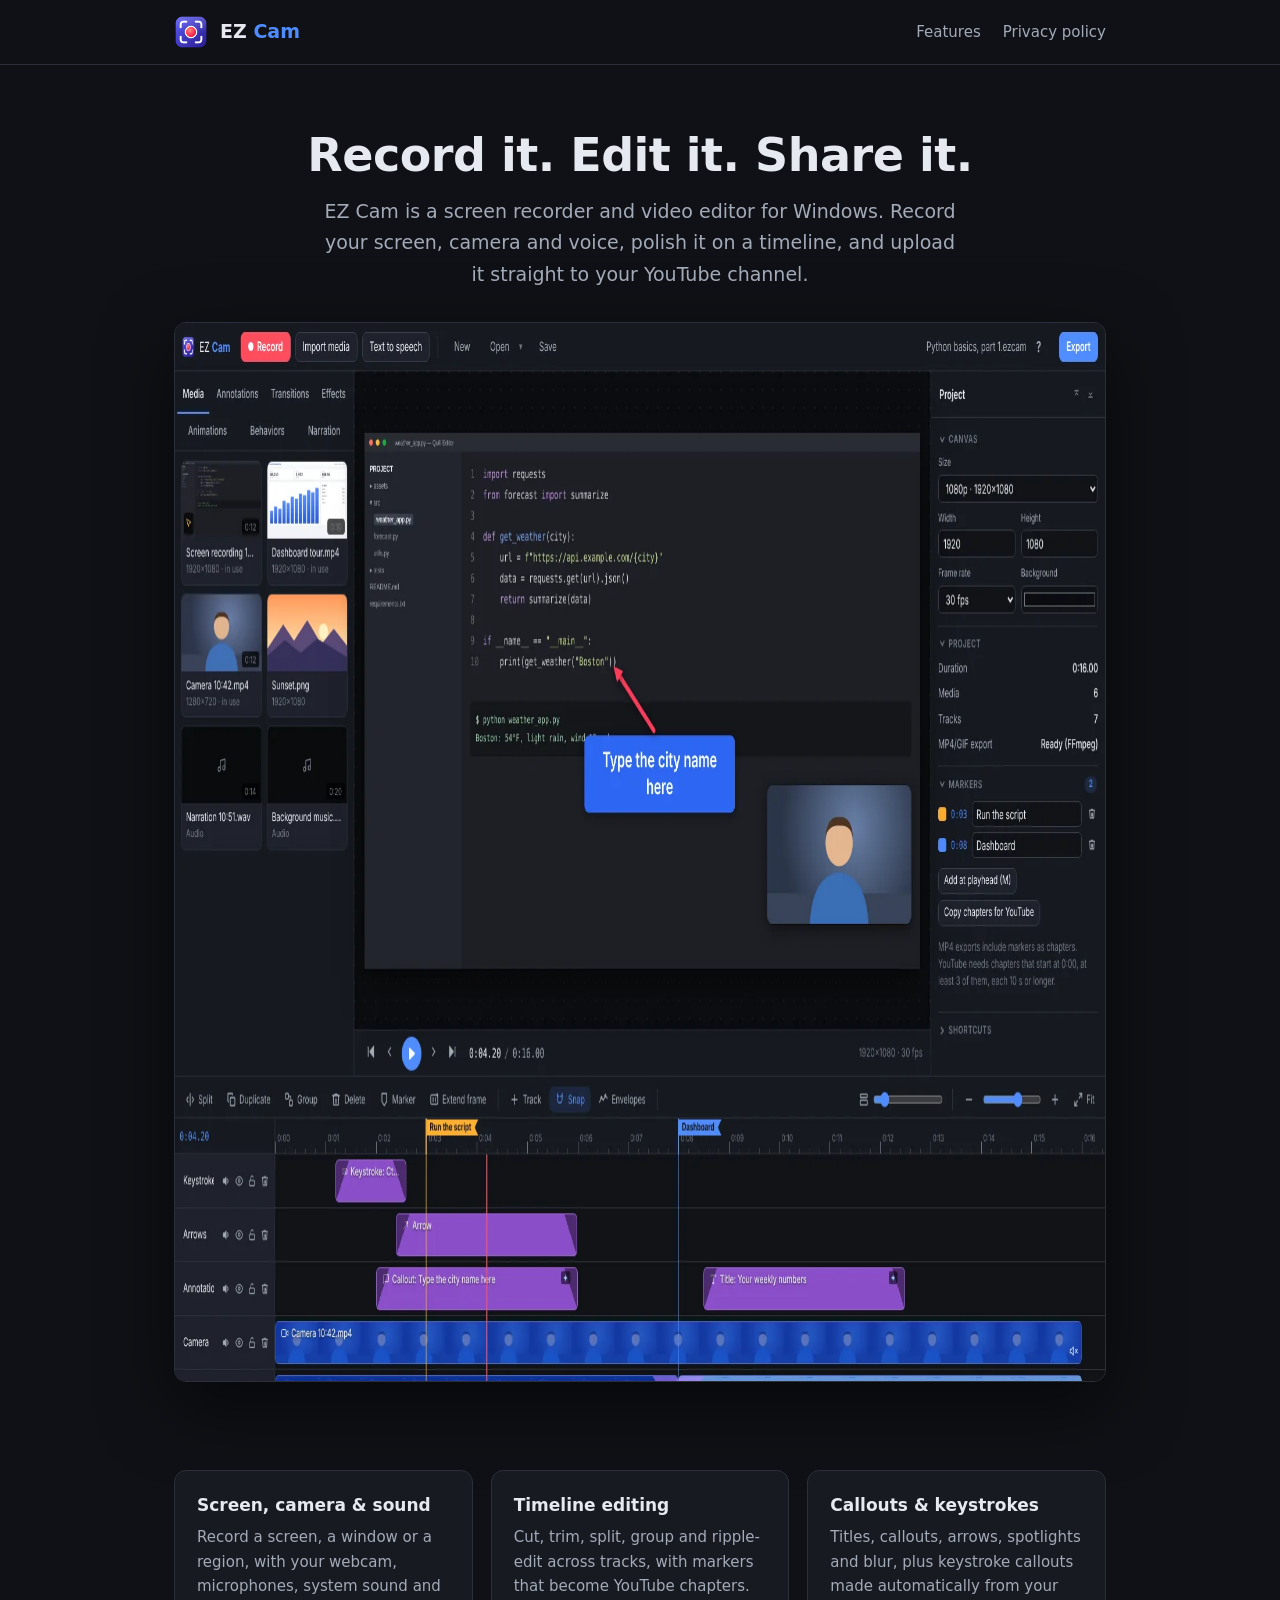
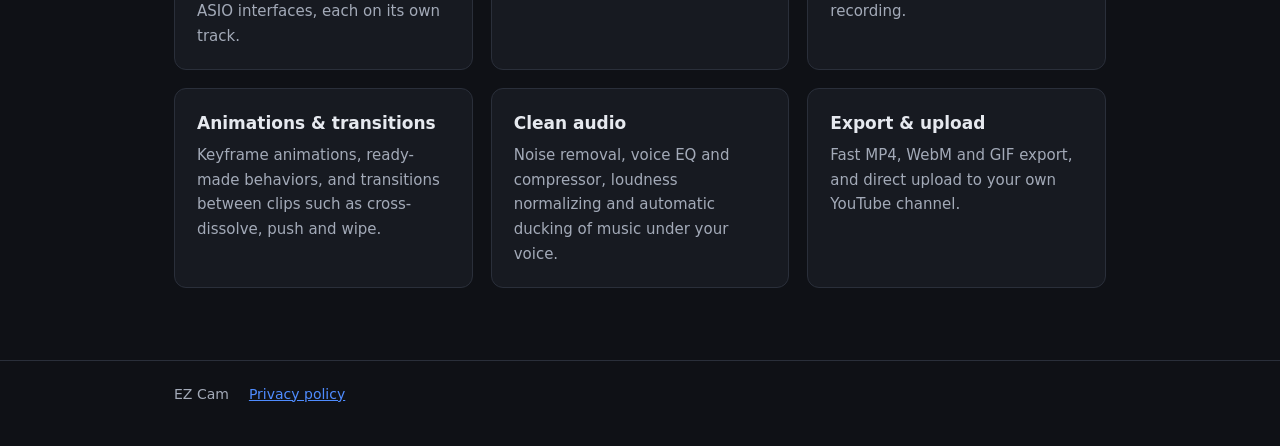
==== index.html @ 75cb3546 "EZ Cam home page and privacy policy Co-Authored-By: Claude Opus 5.5 <noreply@anthropic.com> Claude-S" ====
<!doctype html>
<html lang="en">
<head>
  <meta charset="utf-8">
  <meta name="viewport" content="width=device-width, initial-scale=1">
  <title>EZ Cam: screen recording and video editing for Windows</title>
  <meta name="description" content="EZ Cam is a screen recorder and video editor for Windows: record your screen, camera and voice, edit on a timeline, and upload to YouTube.">
  <link rel="icon" href="assets/icon.png">
  <link rel="stylesheet" href="style.css">
</head>
<body>
  <header class="top"><div class="wrap">
    <img src="assets/icon.png" alt=""><b>EZ <span>Cam</span></b>
    <nav><a href="#features">Features</a><a href="privacy.html">Privacy policy</a></nav>
  </div></header>

  <main class="wrap">
    <section class="hero">
      <h1>Record it. Edit it. Share it.</h1>
      <p>EZ Cam is a screen recorder and video editor for Windows. Record your screen, camera and voice, polish it on a timeline, and upload it straight to your YouTube channel.</p>
      <img class="shot" src="assets/screenshot.webp" width="1600" height="1060" alt="The EZ Cam editor with a screen recording, a camera picture-in-picture, a callout and the timeline">
    </section>

    <section class="features" id="features">
      <div class="card"><h3>Screen, camera &amp; sound</h3><p>Record a screen, a window or a region, with your webcam, microphones, system sound and ASIO interfaces, each on its own track.</p></div>
      <div class="card"><h3>Timeline editing</h3><p>Cut, trim, split, group and ripple-edit across tracks, with markers that become YouTube chapters.</p></div>
      <div class="card"><h3>Callouts &amp; keystrokes</h3><p>Titles, callouts, arrows, spotlights and blur, plus keystroke callouts made automatically from your recording.</p></div>
      <div class="card"><h3>Animations &amp; transitions</h3><p>Keyframe animations, ready-made behaviors, and transitions between clips such as cross-dissolve, push and wipe.</p></div>
      <div class="card"><h3>Clean audio</h3><p>Noise removal, voice EQ and compressor, loudness normalizing and automatic ducking of music under your voice.</p></div>
      <div class="card"><h3>Export &amp; upload</h3><p>Fast MP4, WebM and GIF export, and direct upload to your own YouTube channel.</p></div>
    </section>
  </main>

  <footer><div class="wrap">
    <span>EZ Cam</span>
    <a href="privacy.html">Privacy policy</a>
  </div></footer>
</body>
</html>
---- style.css ----
:root { --bg: #0f1116; --bg2: #171a21; --line: #2a2f3a; --text: #e6e9ef; --text2: #a3aab8; --accent: #4f8cff; --red: #ff3b5c; }
* { box-sizing: border-box; }
body { margin: 0; background: var(--bg); color: var(--text); font: 16px/1.65 "Segoe UI", system-ui, -apple-system, sans-serif; }
a { color: var(--accent); }
.wrap { max-width: 980px; margin: 0 auto; padding: 0 24px; }
header.top { border-bottom: 1px solid var(--line); }
header.top .wrap { display: flex; align-items: center; gap: 12px; height: 64px; }
header.top img { width: 34px; height: 34px; }
header.top b { font-size: 19px; }
header.top b span { color: var(--accent); }
header.top nav { margin-left: auto; display: flex; gap: 22px; font-size: 15px; }
header.top nav a { color: var(--text2); text-decoration: none; }
header.top nav a:hover { color: var(--text); }
.hero { text-align: center; padding: 64px 0 36px; }
.hero h1 { font-size: 46px; line-height: 1.15; margin: 0 0 14px; letter-spacing: -0.5px; }
.hero p { font-size: 19px; color: var(--text2); max-width: 640px; margin: 0 auto; }
.shot { margin: 32px auto 0; border-radius: 12px; border: 1px solid var(--line); box-shadow: 0 24px 70px rgba(0,0,0,.55); max-width: 100%; display: block; }
.features { display: grid; grid-template-columns: repeat(auto-fit, minmax(260px, 1fr)); gap: 18px; padding: 52px 0 24px; }
.card { background: var(--bg2); border: 1px solid var(--line); border-radius: 12px; padding: 20px 22px; }
.card h3 { margin: 0 0 6px; font-size: 17px; }
.card p { margin: 0; color: var(--text2); font-size: 15px; }
.doc { max-width: 760px; padding: 48px 24px 24px; }
.doc h1 { font-size: 34px; margin: 0 0 6px; }
.doc h2 { font-size: 21px; margin: 32px 0 8px; }
.doc .meta { color: var(--text2); font-size: 14px; margin-bottom: 26px; }
.doc li { margin: 6px 0; }
footer { border-top: 1px solid var(--line); margin-top: 48px; padding: 22px 0 40px; color: var(--text2); font-size: 14px; }
footer .wrap { display: flex; gap: 20px; flex-wrap: wrap; }
@media (max-width: 600px) { .hero h1 { font-size: 34px; } header.top nav { gap: 14px; } }
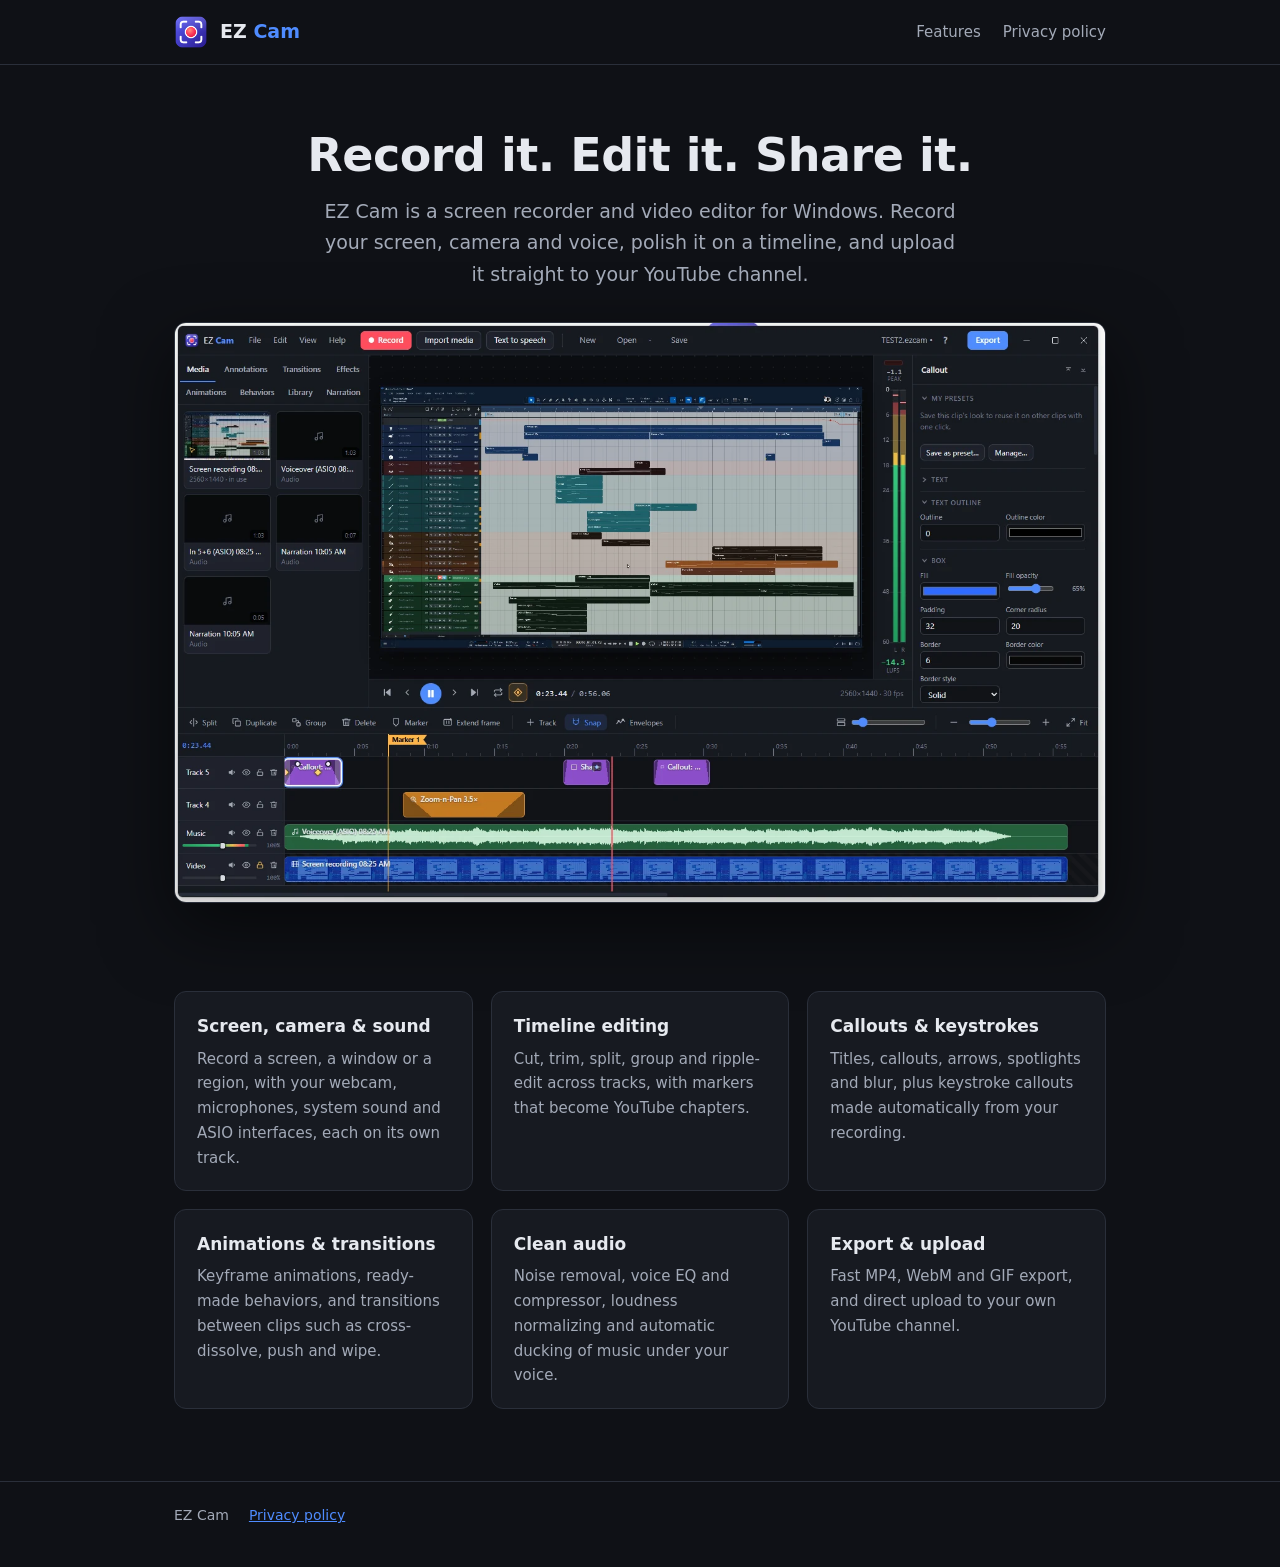
==== commit 326b2d08: "Use the new editor screenshot on the home page Co-Authored-By: Claude Opus 5.5 <noreply@anthropic.co" ====
--- a/index.html
+++ b/index.html
@@ -18,7 +18,7 @@
     <section class="hero">
       <h1>Record it. Edit it. Share it.</h1>
       <p>EZ Cam is a screen recorder and video editor for Windows. Record your screen, camera and voice, polish it on a timeline, and upload it straight to your YouTube channel.</p>
-      <img class="shot" src="assets/screenshot.webp" width="1600" height="1060" alt="The EZ Cam editor with a screen recording, a camera picture-in-picture, a callout and the timeline">
+      <img class="shot" src="assets/screenshot.webp" width="1494" height="931" alt="The EZ Cam editor: a screen recording with a callout, the level meter, and the timeline with music, a zoom and annotations">
     </section>
 
     <section class="features" id="features">
--- a/style.css
+++ b/style.css
@@ -5,7 +5,7 @@
 .wrap { max-width: 980px; margin: 0 auto; padding: 0 24px; }
 header.top { border-bottom: 1px solid var(--line); }
 header.top .wrap { display: flex; align-items: center; gap: 12px; height: 64px; }
-header.top img { width: 34px; height: 34px; }
+header.top img { width: 34px; height: 34px; object-fit: contain; }
 header.top b { font-size: 19px; }
 header.top b span { color: var(--accent); }
 header.top nav { margin-left: auto; display: flex; gap: 22px; font-size: 15px; }
@@ -14,7 +14,7 @@
 .hero { text-align: center; padding: 64px 0 36px; }
 .hero h1 { font-size: 46px; line-height: 1.15; margin: 0 0 14px; letter-spacing: -0.5px; }
 .hero p { font-size: 19px; color: var(--text2); max-width: 640px; margin: 0 auto; }
-.shot { margin: 32px auto 0; border-radius: 12px; border: 1px solid var(--line); box-shadow: 0 24px 70px rgba(0,0,0,.55); max-width: 100%; display: block; }
+.shot { height: auto; margin: 32px auto 0; border-radius: 12px; border: 1px solid var(--line); box-shadow: 0 24px 70px rgba(0,0,0,.55); max-width: 100%; display: block; }
 .features { display: grid; grid-template-columns: repeat(auto-fit, minmax(260px, 1fr)); gap: 18px; padding: 52px 0 24px; }
 .card { background: var(--bg2); border: 1px solid var(--line); border-radius: 12px; padding: 20px 22px; }
 .card h3 { margin: 0 0 6px; font-size: 17px; }
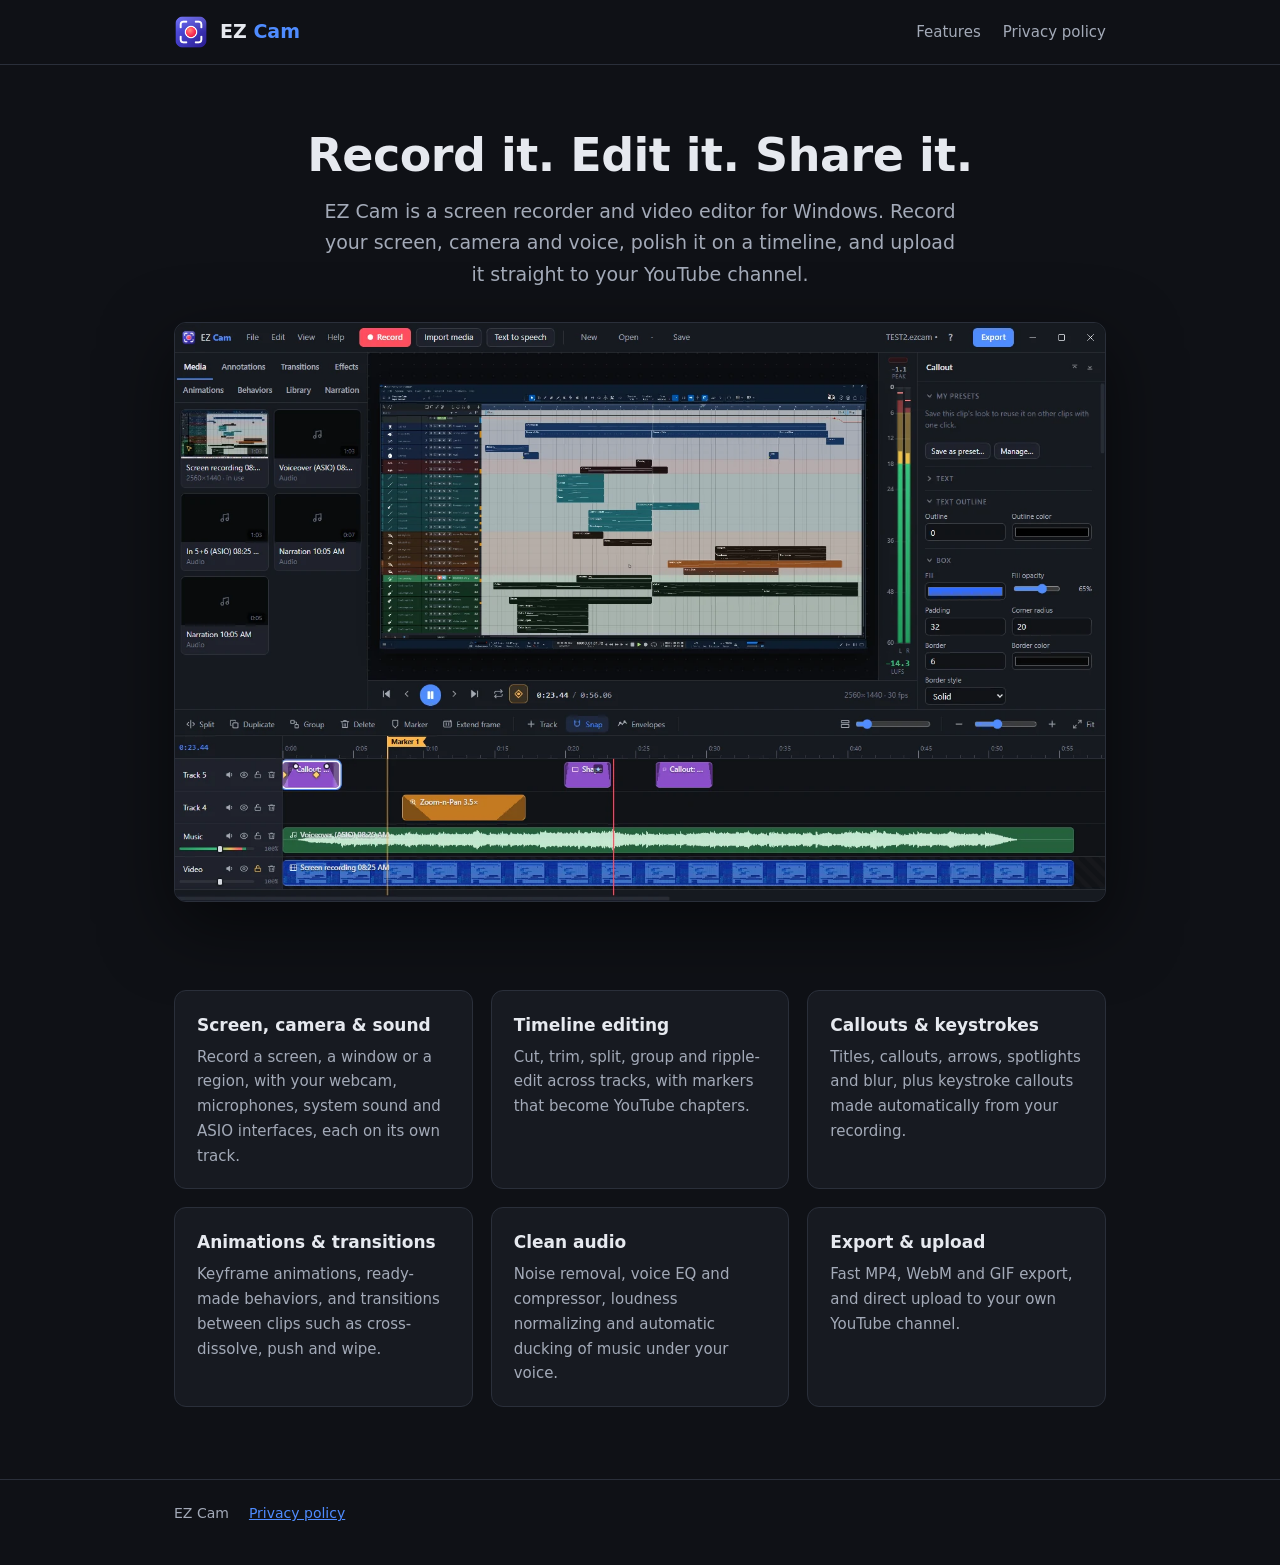
==== commit 0ec2dfb1: "Trim the white window edge from the home page screenshot Co-Authored-By: Claude Opus 5.5 <noreply@an" ====
--- a/index.html
+++ b/index.html
@@ -18,7 +18,7 @@
     <section class="hero">
       <h1>Record it. Edit it. Share it.</h1>
       <p>EZ Cam is a screen recorder and video editor for Windows. Record your screen, camera and voice, polish it on a timeline, and upload it straight to your YouTube channel.</p>
-      <img class="shot" src="assets/screenshot.webp" width="1494" height="931" alt="The EZ Cam editor: a screen recording with a callout, the level meter, and the timeline with music, a zoom and annotations">
+      <img class="shot" src="assets/screenshot.webp" width="1478" height="918" alt="The EZ Cam editor: a screen recording with a callout, the level meter, and the timeline with music, a zoom and annotations">
     </section>
 
     <section class="features" id="features">
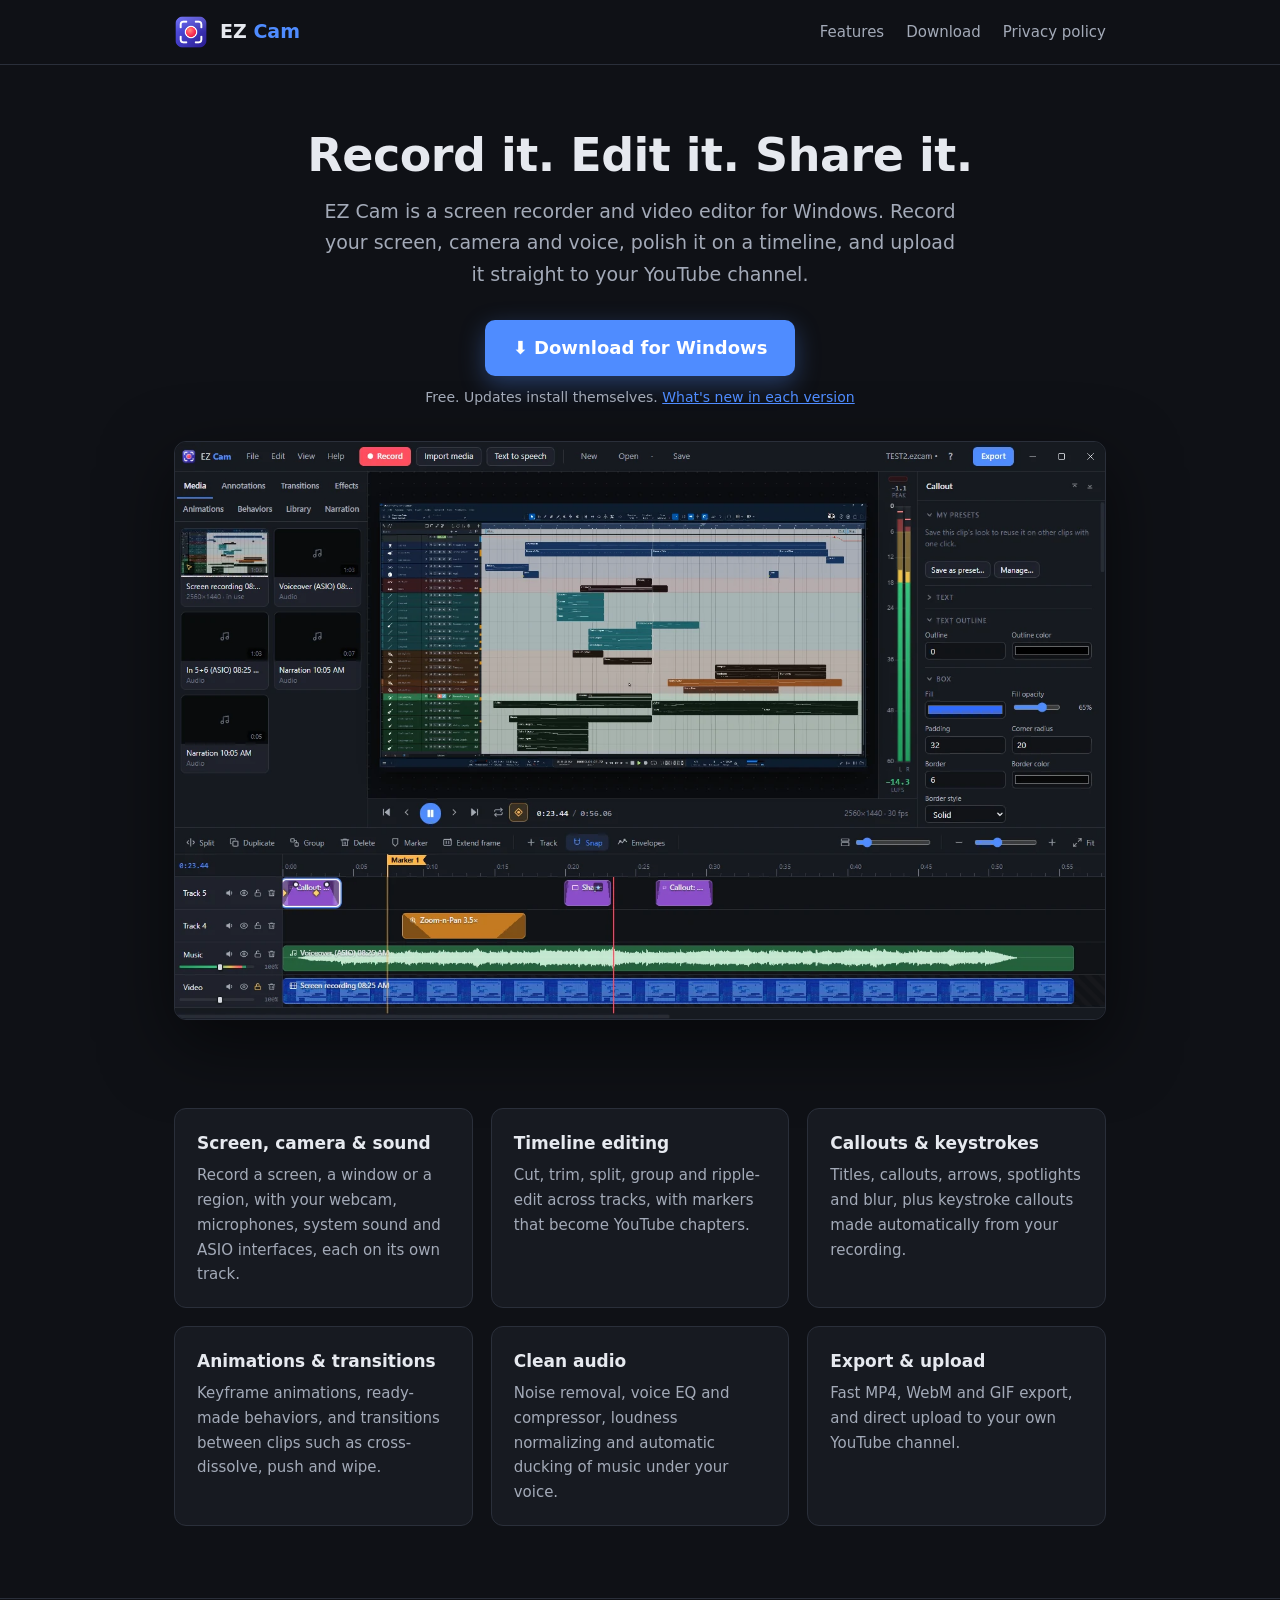
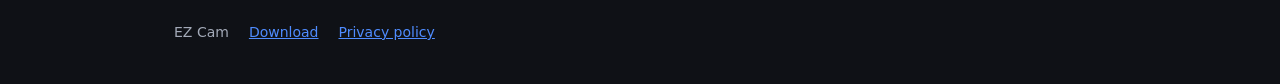
==== commit 6a2d4e32: "Add a Download for Windows button (latest release) Co-Authored-By: Claude Opus 5.5 <noreply@anthropi" ====
--- a/index.html
+++ b/index.html
@@ -11,13 +11,15 @@
 <body>
   <header class="top"><div class="wrap">
     <img src="assets/icon.png" alt=""><b>EZ <span>Cam</span></b>
-    <nav><a href="#features">Features</a><a href="privacy.html">Privacy policy</a></nav>
+    <nav><a href="#features">Features</a><a href="https://github.com/StudioOneScripts/ezcam-releases/releases/latest">Download</a><a href="privacy.html">Privacy policy</a></nav>
   </div></header>
 
   <main class="wrap">
     <section class="hero">
       <h1>Record it. Edit it. Share it.</h1>
       <p>EZ Cam is a screen recorder and video editor for Windows. Record your screen, camera and voice, polish it on a timeline, and upload it straight to your YouTube channel.</p>
+      <p class="cta"><a class="btn-dl" href="https://github.com/StudioOneScripts/ezcam-releases/releases/latest">⬇ Download for Windows</a></p>
+      <p class="cta-note">Free. Updates install themselves. <a href="https://github.com/StudioOneScripts/ezcam-releases/releases">What's new in each version</a></p>
       <img class="shot" src="assets/screenshot.webp" width="1478" height="918" alt="The EZ Cam editor: a screen recording with a callout, the level meter, and the timeline with music, a zoom and annotations">
     </section>
 
@@ -33,6 +35,7 @@
 
   <footer><div class="wrap">
     <span>EZ Cam</span>
+    <a href="https://github.com/StudioOneScripts/ezcam-releases/releases/latest">Download</a>
     <a href="privacy.html">Privacy policy</a>
   </div></footer>
 </body>
--- a/style.css
+++ b/style.css
@@ -24,6 +24,10 @@
 .doc h2 { font-size: 21px; margin: 32px 0 8px; }
 .doc .meta { color: var(--text2); font-size: 14px; margin-bottom: 26px; }
 .doc li { margin: 6px 0; }
+.hero p.cta { margin-top: 30px; }
+.btn-dl { display: inline-block; background: var(--accent); color: #fff; text-decoration: none; font-weight: 600; font-size: 18px; padding: 13px 28px; border-radius: 10px; box-shadow: 0 8px 24px rgba(79,140,255,.35); }
+.btn-dl:hover { background: #3f7cf0; }
+.hero p.cta-note { font-size: 14px; margin-top: 10px; }
 footer { border-top: 1px solid var(--line); margin-top: 48px; padding: 22px 0 40px; color: var(--text2); font-size: 14px; }
 footer .wrap { display: flex; gap: 20px; flex-wrap: wrap; }
 @media (max-width: 600px) { .hero h1 { font-size: 34px; } header.top nav { gap: 14px; } }
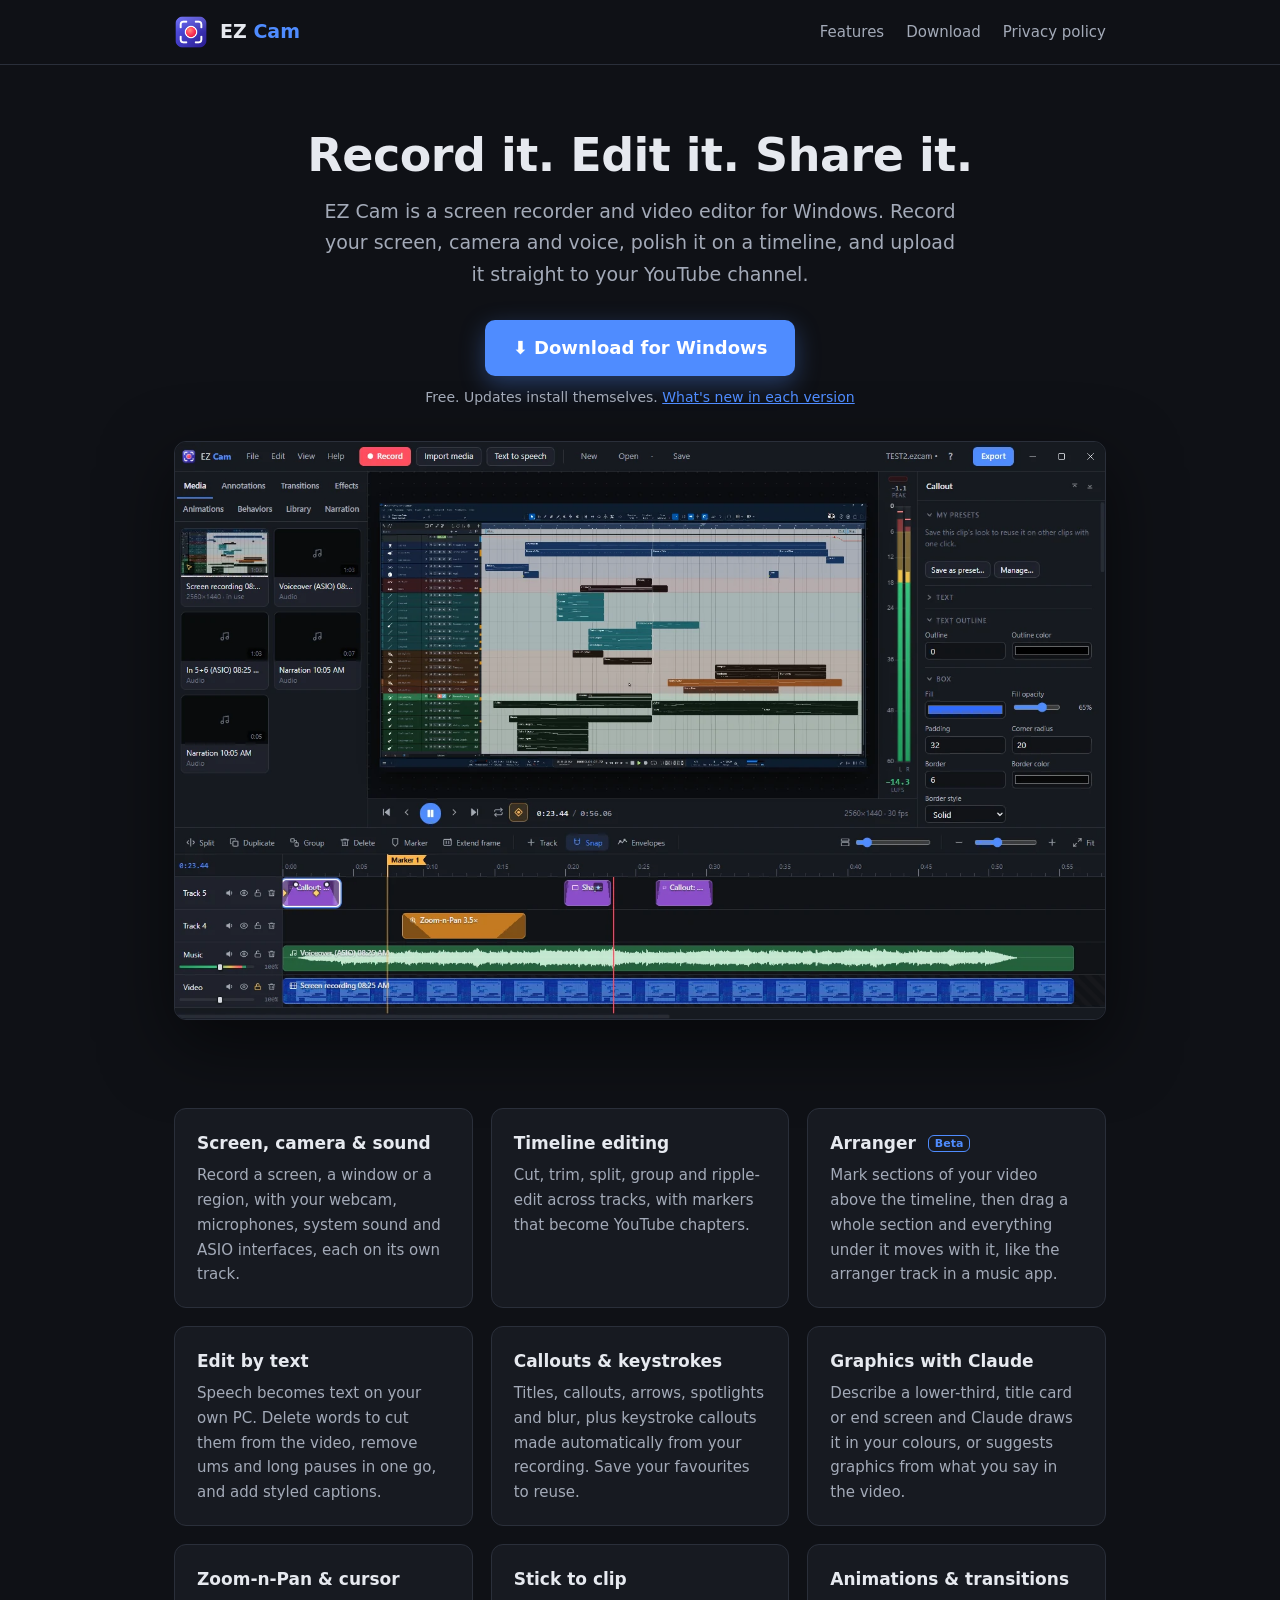
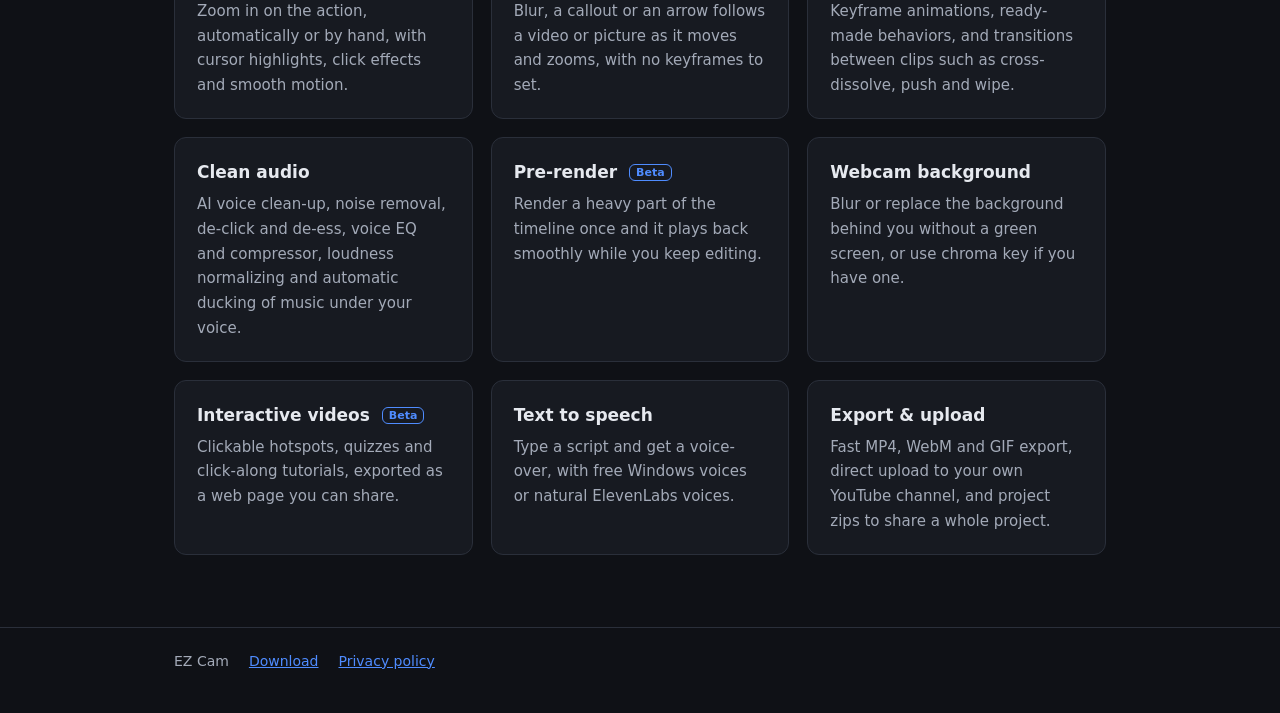
==== commit 61c3af43: "Features: Arranger, Pre-render, edit by text, Claude graphics, Stick to clip and more Co-Authored-By" ====
--- a/index.html
+++ b/index.html
@@ -26,10 +26,19 @@
     <section class="features" id="features">
       <div class="card"><h3>Screen, camera &amp; sound</h3><p>Record a screen, a window or a region, with your webcam, microphones, system sound and ASIO interfaces, each on its own track.</p></div>
       <div class="card"><h3>Timeline editing</h3><p>Cut, trim, split, group and ripple-edit across tracks, with markers that become YouTube chapters.</p></div>
-      <div class="card"><h3>Callouts &amp; keystrokes</h3><p>Titles, callouts, arrows, spotlights and blur, plus keystroke callouts made automatically from your recording.</p></div>
+      <div class="card"><h3>Arranger <em>Beta</em></h3><p>Mark sections of your video above the timeline, then drag a whole section and everything under it moves with it, like the arranger track in a music app.</p></div>
+      <div class="card"><h3>Edit by text</h3><p>Speech becomes text on your own PC. Delete words to cut them from the video, remove ums and long pauses in one go, and add styled captions.</p></div>
+      <div class="card"><h3>Callouts &amp; keystrokes</h3><p>Titles, callouts, arrows, spotlights and blur, plus keystroke callouts made automatically from your recording. Save your favourites to reuse.</p></div>
+      <div class="card"><h3>Graphics with Claude</h3><p>Describe a lower-third, title card or end screen and Claude draws it in your colours, or suggests graphics from what you say in the video.</p></div>
+      <div class="card"><h3>Zoom-n-Pan &amp; cursor</h3><p>Zoom in on the action, automatically or by hand, with cursor highlights, click effects and smooth motion.</p></div>
+      <div class="card"><h3>Stick to clip</h3><p>Blur, a callout or an arrow follows a video or picture as it moves and zooms, with no keyframes to set.</p></div>
       <div class="card"><h3>Animations &amp; transitions</h3><p>Keyframe animations, ready-made behaviors, and transitions between clips such as cross-dissolve, push and wipe.</p></div>
-      <div class="card"><h3>Clean audio</h3><p>Noise removal, voice EQ and compressor, loudness normalizing and automatic ducking of music under your voice.</p></div>
-      <div class="card"><h3>Export &amp; upload</h3><p>Fast MP4, WebM and GIF export, and direct upload to your own YouTube channel.</p></div>
+      <div class="card"><h3>Clean audio</h3><p>AI voice clean-up, noise removal, de-click and de-ess, voice EQ and compressor, loudness normalizing and automatic ducking of music under your voice.</p></div>
+      <div class="card"><h3>Pre-render <em>Beta</em></h3><p>Render a heavy part of the timeline once and it plays back smoothly while you keep editing.</p></div>
+      <div class="card"><h3>Webcam background</h3><p>Blur or replace the background behind you without a green screen, or use chroma key if you have one.</p></div>
+      <div class="card"><h3>Interactive videos <em>Beta</em></h3><p>Clickable hotspots, quizzes and click-along tutorials, exported as a web page you can share.</p></div>
+      <div class="card"><h3>Text to speech</h3><p>Type a script and get a voice-over, with free Windows voices or natural ElevenLabs voices.</p></div>
+      <div class="card"><h3>Export &amp; upload</h3><p>Fast MP4, WebM and GIF export, direct upload to your own YouTube channel, and project zips to share a whole project.</p></div>
     </section>
   </main>
 
--- a/style.css
+++ b/style.css
@@ -18,6 +18,7 @@
 .features { display: grid; grid-template-columns: repeat(auto-fit, minmax(260px, 1fr)); gap: 18px; padding: 52px 0 24px; }
 .card { background: var(--bg2); border: 1px solid var(--line); border-radius: 12px; padding: 20px 22px; }
 .card h3 { margin: 0 0 6px; font-size: 17px; }
+.card h3 em { font-style: normal; font-size: 11px; font-weight: 600; color: var(--accent); border: 1px solid var(--accent); border-radius: 6px; padding: 1px 6px; margin-left: 6px; vertical-align: 2px; }
 .card p { margin: 0; color: var(--text2); font-size: 15px; }
 .doc { max-width: 760px; padding: 48px 24px 24px; }
 .doc h1 { font-size: 34px; margin: 0 0 6px; }
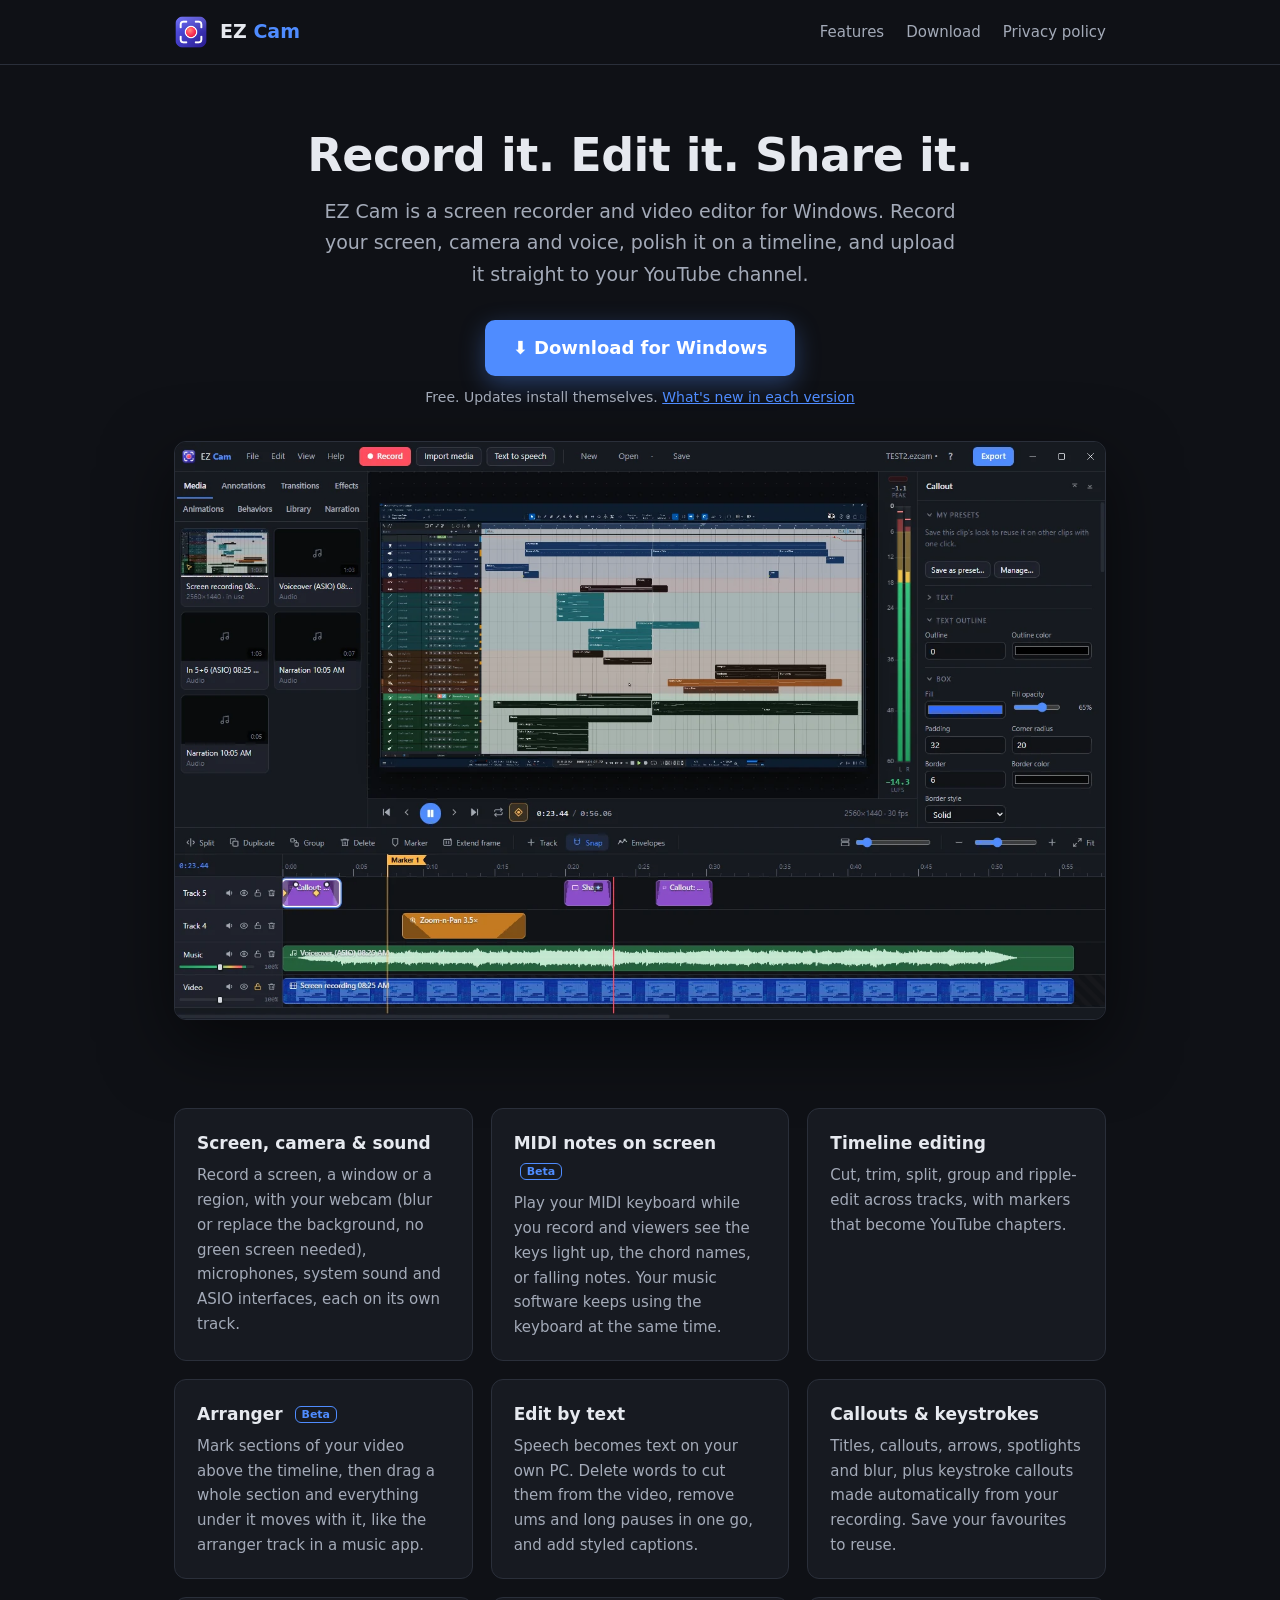
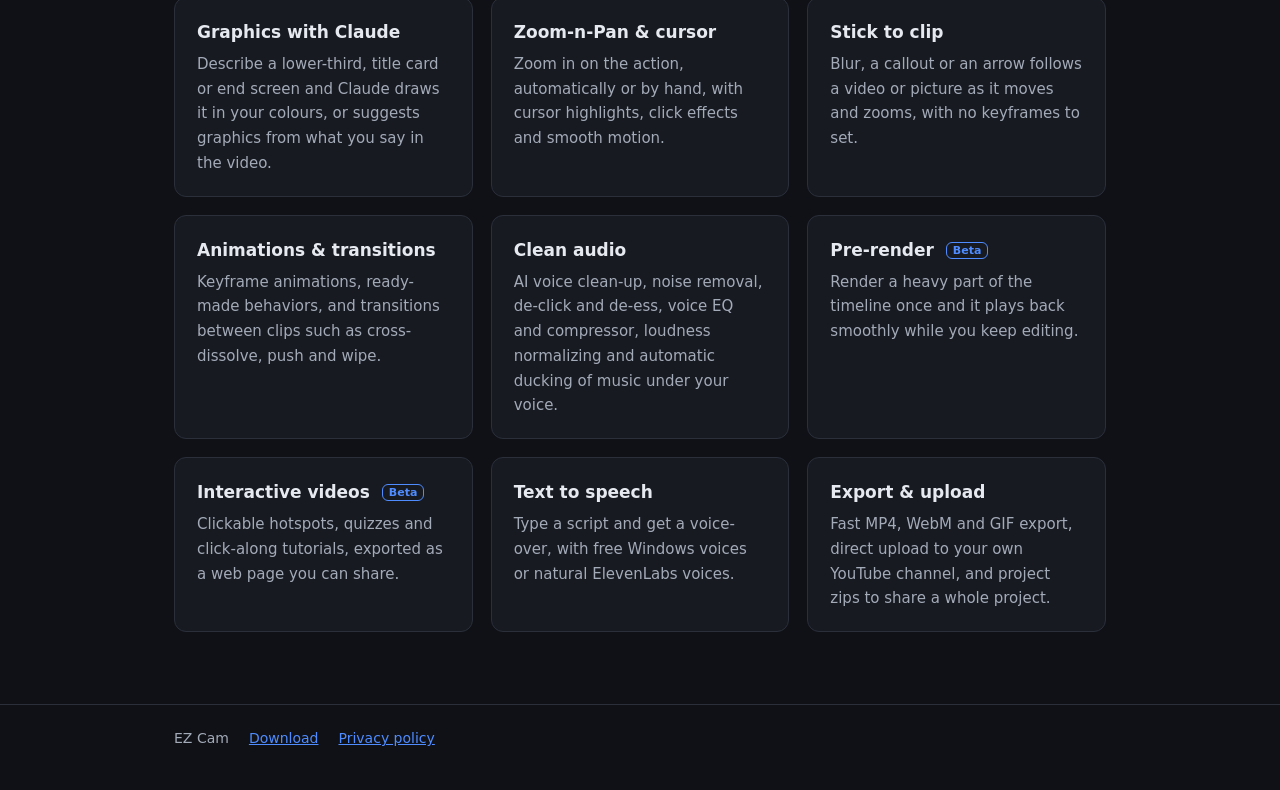
==== commit 48f809fe: "Features: MIDI notes on screen Co-Authored-By: Claude Opus 5.5 <noreply@anthropic.com> Claude-Sessio" ====
--- a/index.html
+++ b/index.html
@@ -24,7 +24,8 @@
     </section>
 
     <section class="features" id="features">
-      <div class="card"><h3>Screen, camera &amp; sound</h3><p>Record a screen, a window or a region, with your webcam, microphones, system sound and ASIO interfaces, each on its own track.</p></div>
+      <div class="card"><h3>Screen, camera &amp; sound</h3><p>Record a screen, a window or a region, with your webcam (blur or replace the background, no green screen needed), microphones, system sound and ASIO interfaces, each on its own track.</p></div>
+      <div class="card"><h3>MIDI notes on screen <em>Beta</em></h3><p>Play your MIDI keyboard while you record and viewers see the keys light up, the chord names, or falling notes. Your music software keeps using the keyboard at the same time.</p></div>
       <div class="card"><h3>Timeline editing</h3><p>Cut, trim, split, group and ripple-edit across tracks, with markers that become YouTube chapters.</p></div>
       <div class="card"><h3>Arranger <em>Beta</em></h3><p>Mark sections of your video above the timeline, then drag a whole section and everything under it moves with it, like the arranger track in a music app.</p></div>
       <div class="card"><h3>Edit by text</h3><p>Speech becomes text on your own PC. Delete words to cut them from the video, remove ums and long pauses in one go, and add styled captions.</p></div>
@@ -35,7 +36,6 @@
       <div class="card"><h3>Animations &amp; transitions</h3><p>Keyframe animations, ready-made behaviors, and transitions between clips such as cross-dissolve, push and wipe.</p></div>
       <div class="card"><h3>Clean audio</h3><p>AI voice clean-up, noise removal, de-click and de-ess, voice EQ and compressor, loudness normalizing and automatic ducking of music under your voice.</p></div>
       <div class="card"><h3>Pre-render <em>Beta</em></h3><p>Render a heavy part of the timeline once and it plays back smoothly while you keep editing.</p></div>
-      <div class="card"><h3>Webcam background</h3><p>Blur or replace the background behind you without a green screen, or use chroma key if you have one.</p></div>
       <div class="card"><h3>Interactive videos <em>Beta</em></h3><p>Clickable hotspots, quizzes and click-along tutorials, exported as a web page you can share.</p></div>
       <div class="card"><h3>Text to speech</h3><p>Type a script and get a voice-over, with free Windows voices or natural ElevenLabs voices.</p></div>
       <div class="card"><h3>Export &amp; upload</h3><p>Fast MP4, WebM and GIF export, direct upload to your own YouTube channel, and project zips to share a whole project.</p></div>
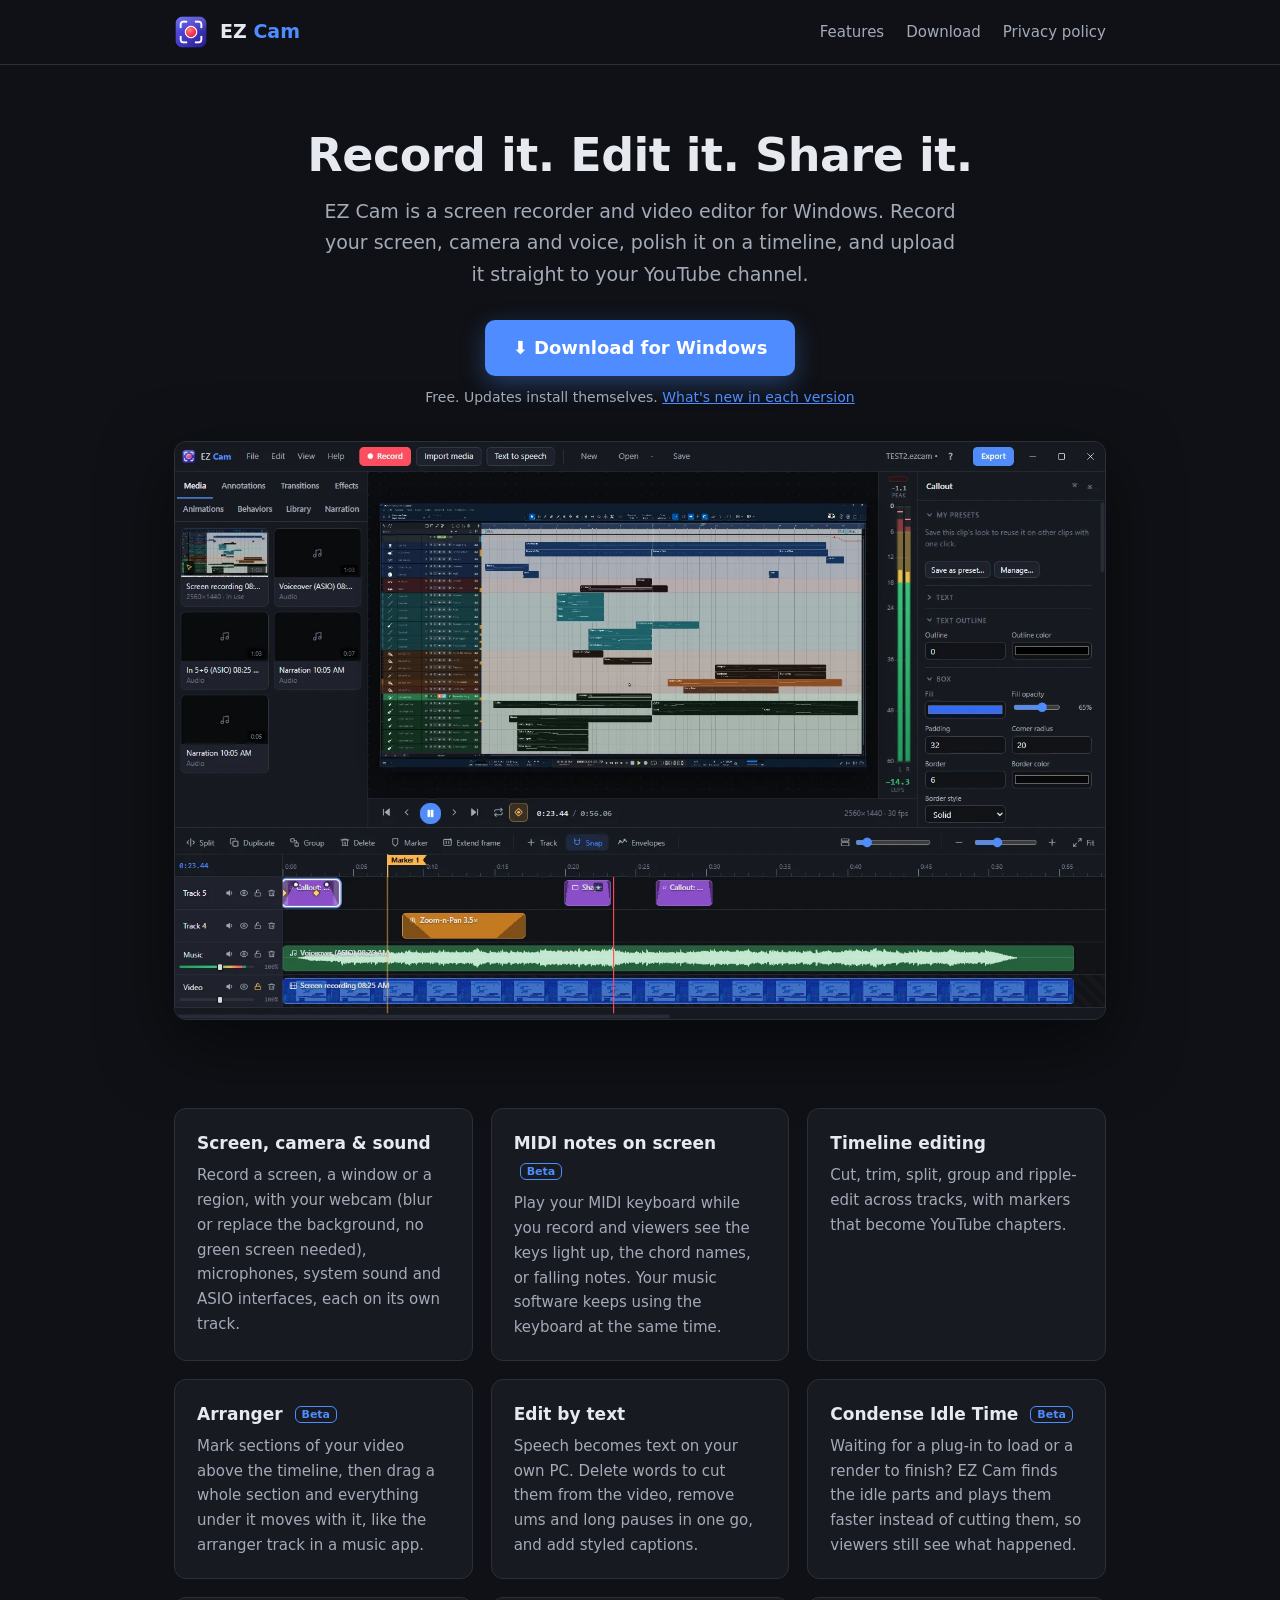
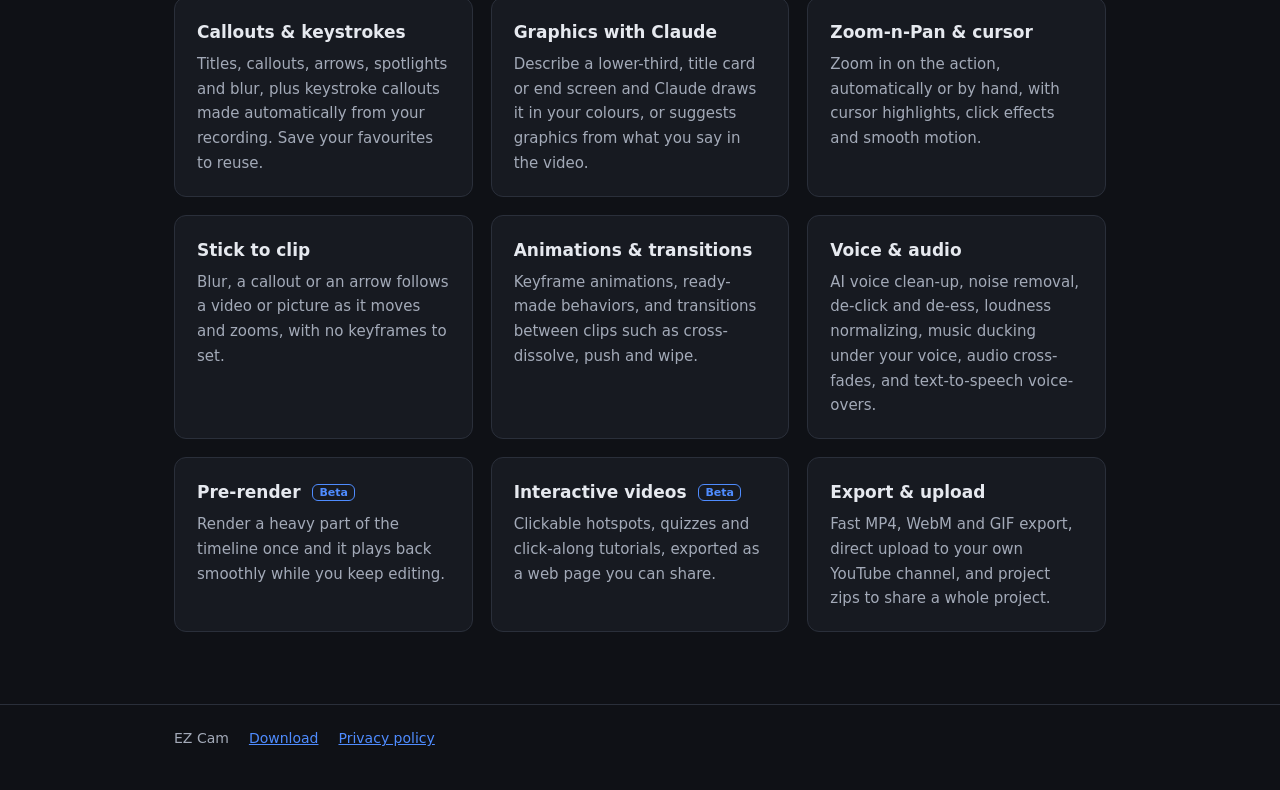
==== commit a591cafb: "Features: Condense Idle Time; audio card adds cross-fades and text to speech Co-Authored-By: Claude " ====
--- a/index.html
+++ b/index.html
@@ -29,15 +29,15 @@
       <div class="card"><h3>Timeline editing</h3><p>Cut, trim, split, group and ripple-edit across tracks, with markers that become YouTube chapters.</p></div>
       <div class="card"><h3>Arranger <em>Beta</em></h3><p>Mark sections of your video above the timeline, then drag a whole section and everything under it moves with it, like the arranger track in a music app.</p></div>
       <div class="card"><h3>Edit by text</h3><p>Speech becomes text on your own PC. Delete words to cut them from the video, remove ums and long pauses in one go, and add styled captions.</p></div>
+      <div class="card"><h3>Condense Idle Time <em>Beta</em></h3><p>Waiting for a plug-in to load or a render to finish? EZ Cam finds the idle parts and plays them faster instead of cutting them, so viewers still see what happened.</p></div>
       <div class="card"><h3>Callouts &amp; keystrokes</h3><p>Titles, callouts, arrows, spotlights and blur, plus keystroke callouts made automatically from your recording. Save your favourites to reuse.</p></div>
       <div class="card"><h3>Graphics with Claude</h3><p>Describe a lower-third, title card or end screen and Claude draws it in your colours, or suggests graphics from what you say in the video.</p></div>
       <div class="card"><h3>Zoom-n-Pan &amp; cursor</h3><p>Zoom in on the action, automatically or by hand, with cursor highlights, click effects and smooth motion.</p></div>
       <div class="card"><h3>Stick to clip</h3><p>Blur, a callout or an arrow follows a video or picture as it moves and zooms, with no keyframes to set.</p></div>
       <div class="card"><h3>Animations &amp; transitions</h3><p>Keyframe animations, ready-made behaviors, and transitions between clips such as cross-dissolve, push and wipe.</p></div>
-      <div class="card"><h3>Clean audio</h3><p>AI voice clean-up, noise removal, de-click and de-ess, voice EQ and compressor, loudness normalizing and automatic ducking of music under your voice.</p></div>
+      <div class="card"><h3>Voice &amp; audio</h3><p>AI voice clean-up, noise removal, de-click and de-ess, loudness normalizing, music ducking under your voice, audio cross-fades, and text-to-speech voice-overs.</p></div>
       <div class="card"><h3>Pre-render <em>Beta</em></h3><p>Render a heavy part of the timeline once and it plays back smoothly while you keep editing.</p></div>
       <div class="card"><h3>Interactive videos <em>Beta</em></h3><p>Clickable hotspots, quizzes and click-along tutorials, exported as a web page you can share.</p></div>
-      <div class="card"><h3>Text to speech</h3><p>Type a script and get a voice-over, with free Windows voices or natural ElevenLabs voices.</p></div>
       <div class="card"><h3>Export &amp; upload</h3><p>Fast MP4, WebM and GIF export, direct upload to your own YouTube channel, and project zips to share a whole project.</p></div>
     </section>
   </main>
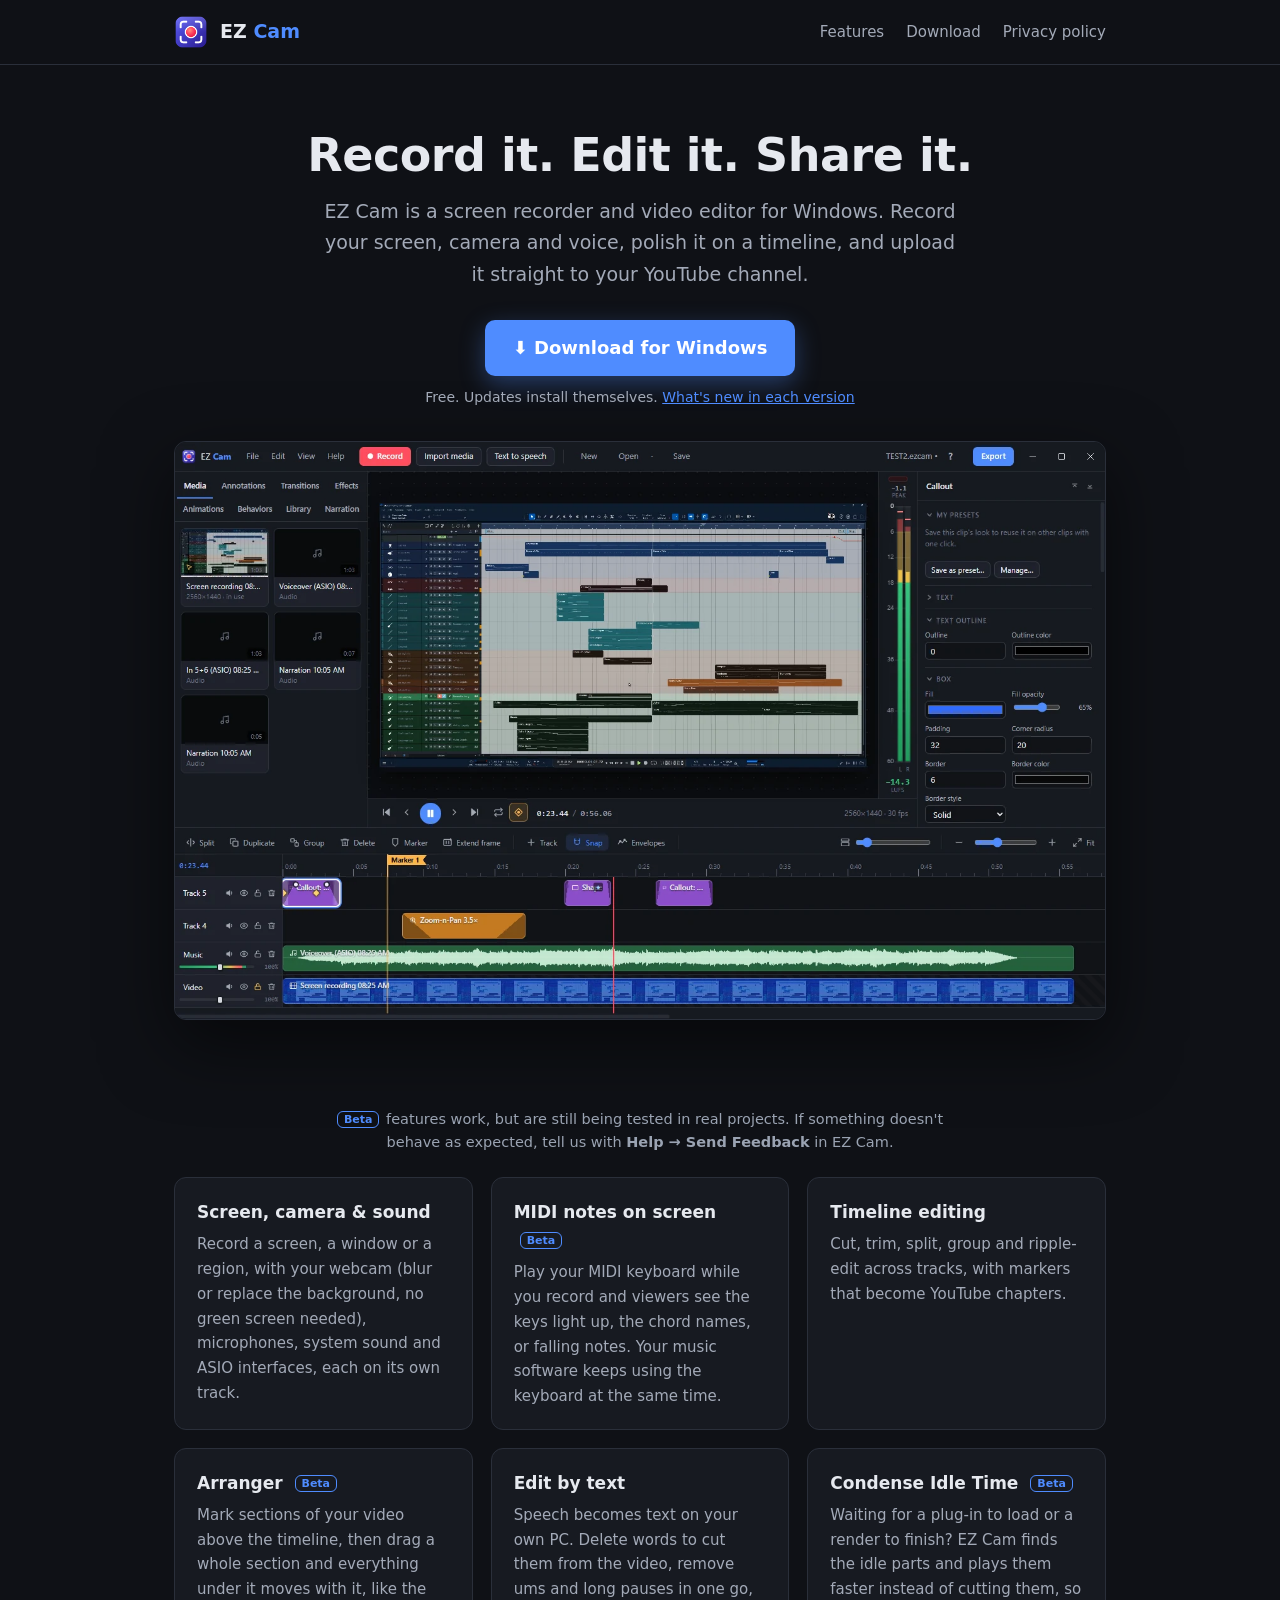
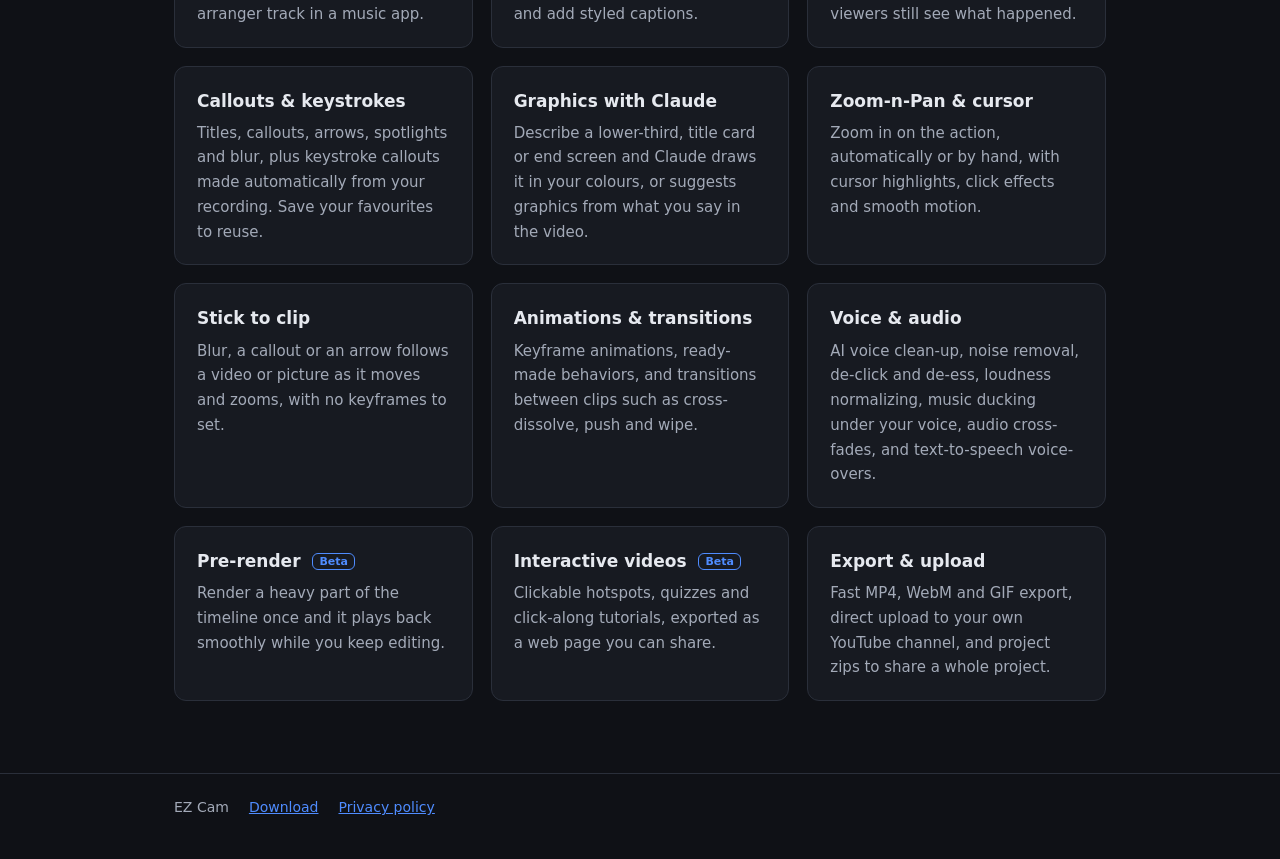
==== commit c3b05ed7: "Note above the features: what Beta means, and how to send feedback Co-Authored-By: Claude Opus 5.5 <" ====
--- a/index.html
+++ b/index.html
@@ -23,6 +23,7 @@
       <img class="shot" src="assets/screenshot.webp" width="1478" height="918" alt="The EZ Cam editor: a screen recording with a callout, the level meter, and the timeline with music, a zoom and annotations">
     </section>
 
+    <p class="beta-note"><em>Beta</em> features work, but are still being tested in real projects. If something doesn't behave as expected, tell us with <b>Help → Send Feedback</b> in EZ Cam.</p>
     <section class="features" id="features">
       <div class="card"><h3>Screen, camera &amp; sound</h3><p>Record a screen, a window or a region, with your webcam (blur or replace the background, no green screen needed), microphones, system sound and ASIO interfaces, each on its own track.</p></div>
       <div class="card"><h3>MIDI notes on screen <em>Beta</em></h3><p>Play your MIDI keyboard while you record and viewers see the keys light up, the chord names, or falling notes. Your music software keeps using the keyboard at the same time.</p></div>
--- a/style.css
+++ b/style.css
@@ -15,6 +15,8 @@
 .hero h1 { font-size: 46px; line-height: 1.15; margin: 0 0 14px; letter-spacing: -0.5px; }
 .hero p { font-size: 19px; color: var(--text2); max-width: 640px; margin: 0 auto; }
 .shot { height: auto; margin: 32px auto 0; border-radius: 12px; border: 1px solid var(--line); box-shadow: 0 24px 70px rgba(0,0,0,.55); max-width: 100%; display: block; }
+.beta-note { text-align: center; color: var(--muted, #9aa3b2); font-size: 14.5px; margin: 52px auto -28px; max-width: 640px; line-height: 1.55; }
+.beta-note em { font-style: normal; font-size: 11px; font-weight: 600; color: var(--accent); border: 1px solid var(--accent); border-radius: 6px; padding: 1px 6px; margin-right: 2px; vertical-align: 1px; }
 .features { display: grid; grid-template-columns: repeat(auto-fit, minmax(260px, 1fr)); gap: 18px; padding: 52px 0 24px; }
 .card { background: var(--bg2); border: 1px solid var(--line); border-radius: 12px; padding: 20px 22px; }
 .card h3 { margin: 0 0 6px; font-size: 17px; }
